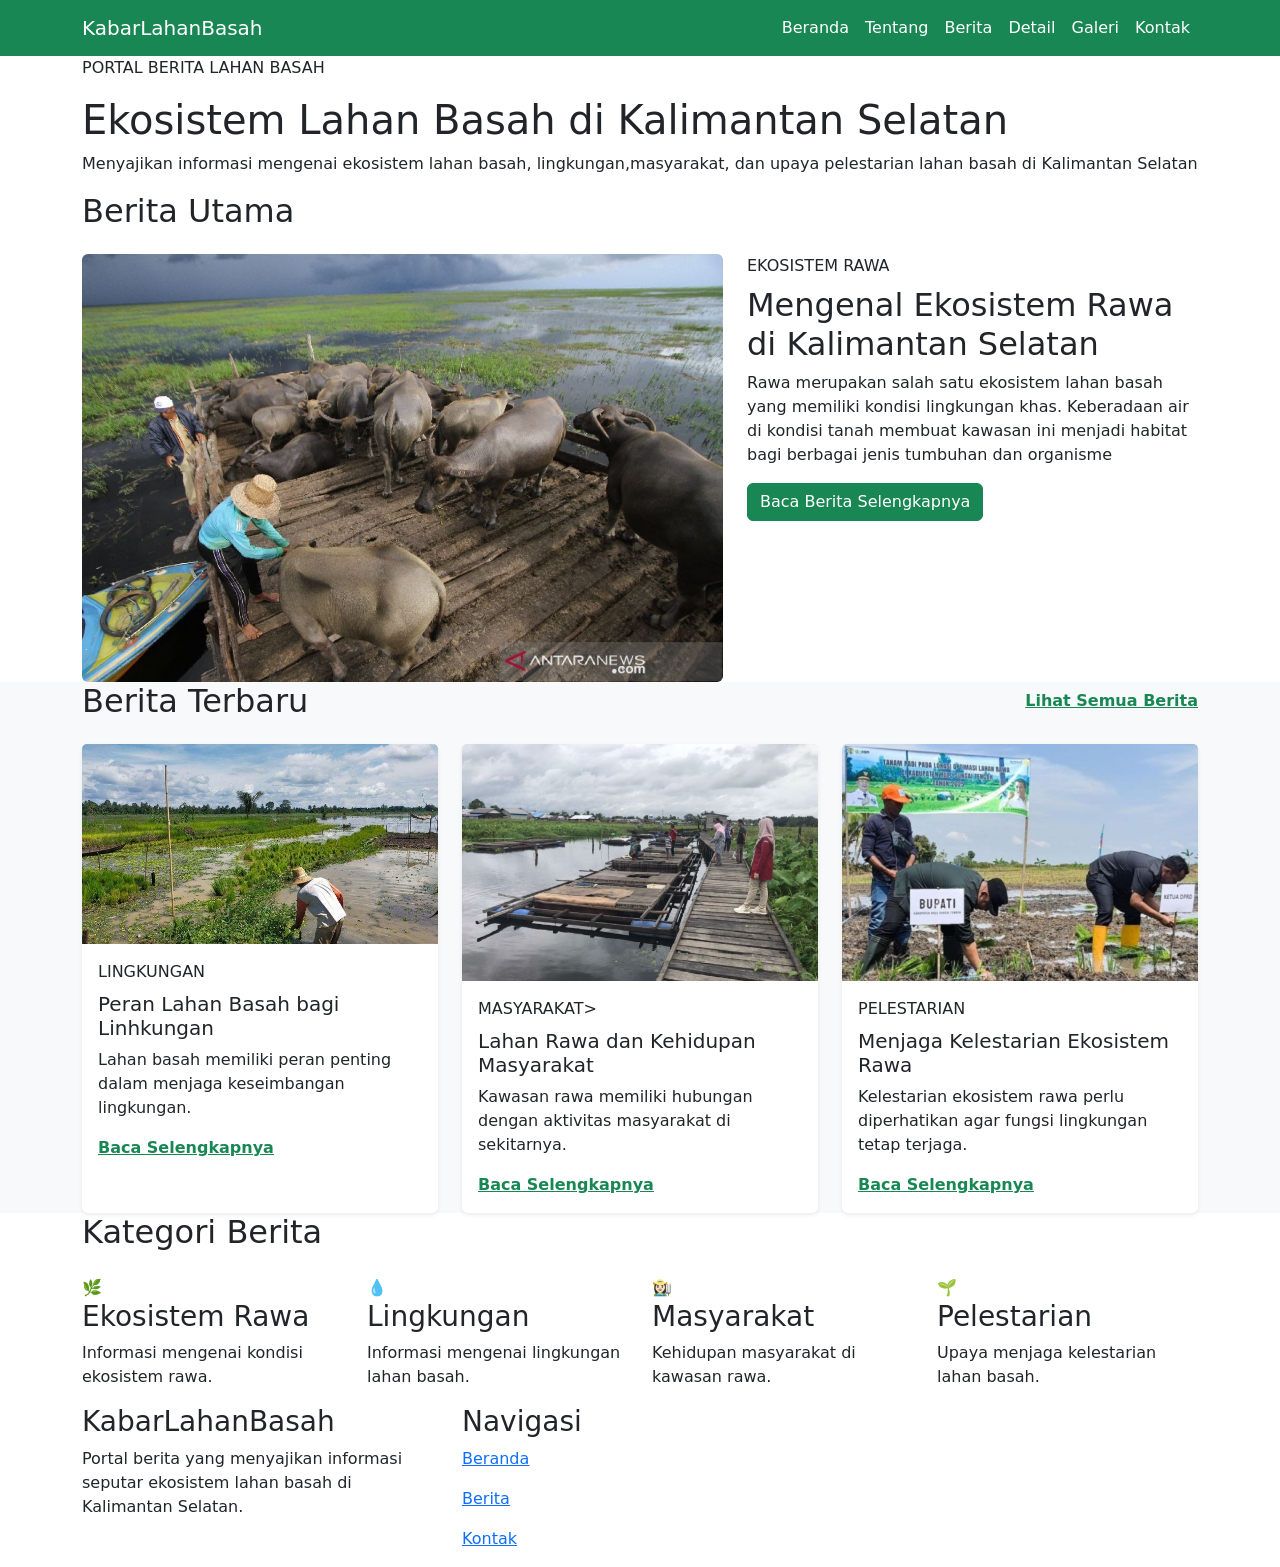
==== index.html @ b267a3fe "index" ====
<!DOCTYPE html>
<html lang="id">

<head>
    <meta charset="UTF-8"> 
    <meta name="viewport" content="width=device-width, initial-scaled=1.0">
    <title>Ekosistem Lahan Basah di Kalimantan Selatan</title>
    <link href="https://cdn.jsdelivr.net/npm/bootstrap@5.3.3/dist/css/bootstrap.min.css" rel="stylesheet">
    <link rel="stylesheet" href="style.css">
</head>

<body>

<header>
    <nav class="navbar navbar-expand-lg navbar-dark bg-success">
        <div class="container">

            <a class="navbar-brand fw bold" href="index.html">
                Kabar<span>LahanBasah</span>
            </a>

            <div class="d-flex flex-wrap justify-content-center">
                <a class="nav-link text-white px-2 active" href="index.html">Beranda</a>
                <a class="nav-link text-white px-2" href="tentang.html">Tentang</a>
                <a class="nav-link text-white px-2" href="beita.html">Berita</a>
                <a class="nav-link text-white px-2" href="detail.html">Detail</a>
                <a class="nav-link text-white px-2" href="galeri.html">Galeri</a>
                <a class="nav-link text-white px-2" href="kontak.html">Kontak</a>
            </div>

        </div>
    </nav>
</header>

<main>

    <section class="portal-head">
        <div class="container">

            <p class="portal-label">PORTAL BERITA LAHAN BASAH</p>

            <h1>
                Ekosistem Lahan Basah di Kalimantan Selatan
            </h1>

            <p>
                Menyajikan informasi mengenai ekosistem lahan basah,
                lingkungan,masyarakat, dan upaya pelestarian 
                lahan basah di Kalimantan Selatan
            </p>

        </div>
    </section>

    <section>
        <div class="container">

            <div class="mb-4">
                <h2 class="judul-section">Berita Utama</h2>
            </div>

            <div class="row g-4 berita-utama">

                <div class="col-lg-7">
                    <img
                        src="ekosistem.jpeg"
                        class="img-fluid rounded"
                        alt="Ekosistem lahan basah di Kalimantan Selatan">
                </div>
                
                <div class="col-lg-5 d-flex align-item-center">
                    <div>

                        <span class="category">
                            EKOSISTEM RAWA
                        </span>

                        <h2 class="mt-2">
                            Mengenal Ekosistem Rawa di Kalimantan Selatan
                        </h2>

                        <p>
                            Rawa merupakan salah satu ekosistem lahan  
                            basah yang memiliki kondisi lingkungan khas.
                            Keberadaan air di kondisi tanah membuat
                            kawasan ini menjadi habitat bagi berbagai
                            jenis tumbuhan dan organisme
                        </p>

                        <a href="detail.html" class="btn btn-success">
                            Baca Berita Selengkapnya
                        </a>
                        
                    </div>
                </div>
            
            </div>
        
        </div>
    </section>


    <section class="bg-light">

        <div class="container">

            <div class="d-flex justify-content-between align-items-center mb-4">
                <h2 class="judul-section mb-0">Berita Terbaru</h2>

                <a href="berita.html" class="text-success fw-bold">
                    Lihat Semua Berita
                </a>
            </div>

            <div class="row g-4">

                <div class="col-md-6 col-lg-4">

                    <article class="card h-100 shadow-sm border-0">

                        <img 
                            src="lingkungan.jpeg"
                            class="card-img-top"
                            alt="Lahan Basah">

                        <div class="card-body">

                            <span class="category">LINGKUNGAN</span>

                             <h3 class="h5 mt-2">
                                 Peran Lahan Basah bagi Linhkungan 
                             </h3>

                            <p>
                                Lahan basah memiliki peran penting 
                                dalam menjaga keseimbangan lingkungan.
                            </p>

                            <a href="berita.html" class="text-success fw-bold">
                                Baca Selengkapnya
                            </a>

                         </div>
                    
                    </article>

                </div>

                <div class="col-md 6 col-lg-4">

                    <article class="card h-100 shadow-sm border-0">

                        <img
                            src="masyarakat.jpeg"
                            class="card-img-top"
                            alt="Masyarakat di kawasan rawa">

                        <div class="card-body">

                            <span class="category">MASYARAKAT</span>>

                            <h3 class="h5 mt-2">
                                Lahan Rawa dan Kehidupan Masyarakat
                            </h3>

                            <p>
                                Kawasan rawa memiliki hubungan dengan 
                                aktivitas masyarakat di sekitarnya.
                            </p>

                            <a href="berita.html" class="text-success fw-bold">
                                Baca Selengkapnya
                            </a>
        
                        </div>
                    
                    </article>
                
                </div>

                <div class="col-md-6 col-lg-4">
                    <article class="card h-100 shadow-sm border-0">

                        <img
                            src="pelestarian.jpeg"
                            class="card-img-top"
                            alt="Pelestarian lahan rawa">

                        <div class="card-body">

                            <span class="category">PELESTARIAN</span>

                            <h3 class="h5 mt-2">
                                Menjaga Kelestarian Ekosistem Rawa
                            </h3>

                            <p>
                                Kelestarian ekosistem rawa perlu
                                diperhatikan agar fungsi lingkungan
                                tetap terjaga.
                            </p>

                            <a href="berita.html" class="text-success fw-bold">
                                Baca Selengkapnya
                            </a>
                        
                        </div>
                    
                    </article>
                
                </div>
            
            </div>
        
        </div>
    </section>

    <section>

        <div class="container">

            <h2 class="judul-section mb-4">
                Kategori Berita
            </h2>

            <div class="row g-4">

                <div class="col-6 col-lg-3">
                    <div class="kategori-box">
                        <div class="ikon">🌿</div>
                        <h3>Ekosistem Rawa</h3>
                        <p>
                            Informasi mengenai kondisi ekosistem rawa.
                        </p>
                    </div>
                </div>

                <div class="col-6 col-lg-3">
                    <div class="kategori-box">
                        <div class="ikon">💧</div>
                        <h3>Lingkungan</h3>
                        <p>
                        Informasi mengenai lingkungan lahan basah.
                        </p>
                    </div>
                </div>

                <div class="col-6 col-lg-3">
                    <div class="kategori-box">
                        <div class="ikon">👩🏻‍🌾</div>
                        <h3>Masyarakat</h3>
                        <p>
                            Kehidupan masyarakat di kawasan rawa.
                        </p>
                    </div>
                </div>

                <div class="col-6 col-lg-3">
                    <div class="kategori-box">
                        <div class="ikon">🌱</div>
                        <h3>Pelestarian</h3>
                        <p>
                            Upaya menjaga kelestarian lahan basah.
                        </p>
                    </div>
                </div>
            
            </div>
        </div>
        
        </div>
    </section>

</main>

<footer class="footer">

    <div class="container">

        <div class="row g-4">
            <div class="col-md-4">
                <h3>KabarLahanBasah</h3>

                <p>
                    Portal berita yang menyajikan informasi
                    seputar ekosistem lahan basah
                    di Kalimantan Selatan.
                </p>
            </div>

            <div class="col-md-4">
                <h3>Navigasi</h3>

                <p><a href="index.html">Beranda</a></p>
                <p><a href="berita.html">Berita</a></p>
                <p><a href="kontak.html">Kontak</a></p>
            </div>
        
        </div>
    
    </div>

</footer>

</body>
</html>
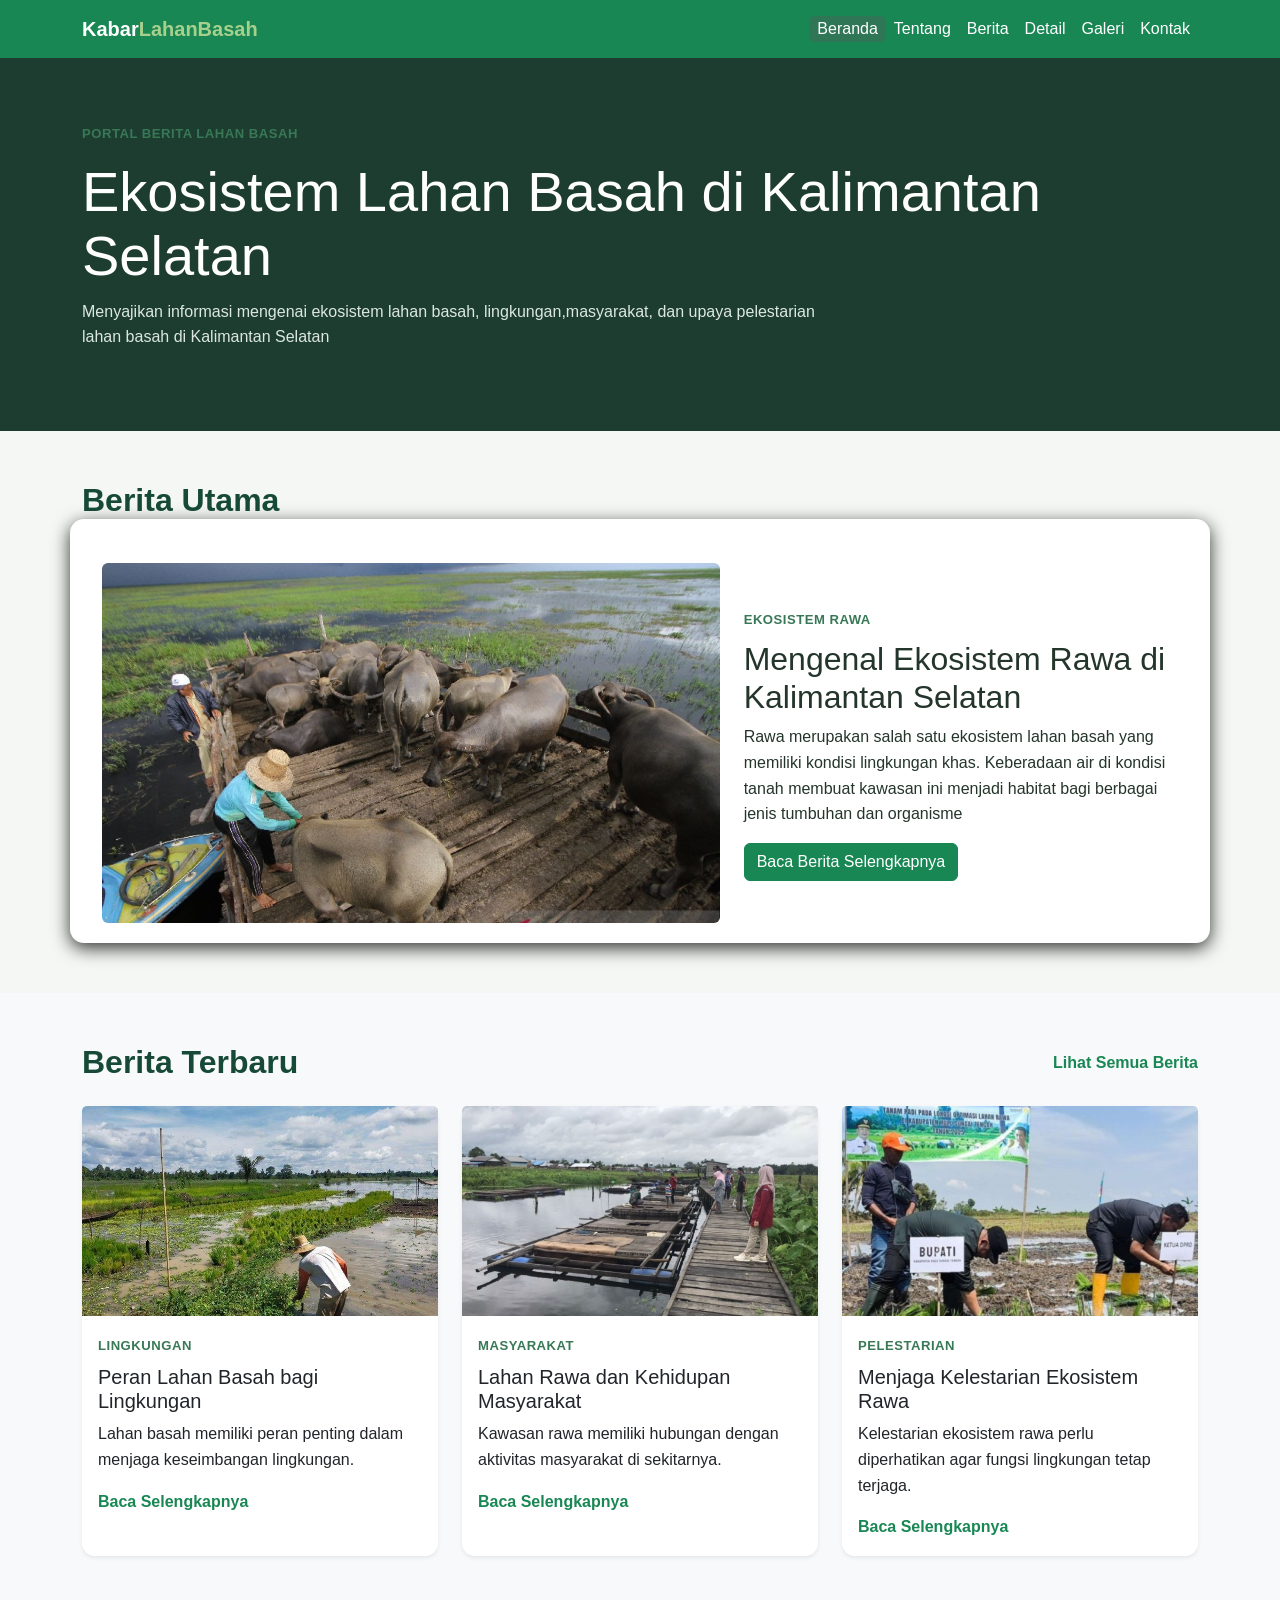
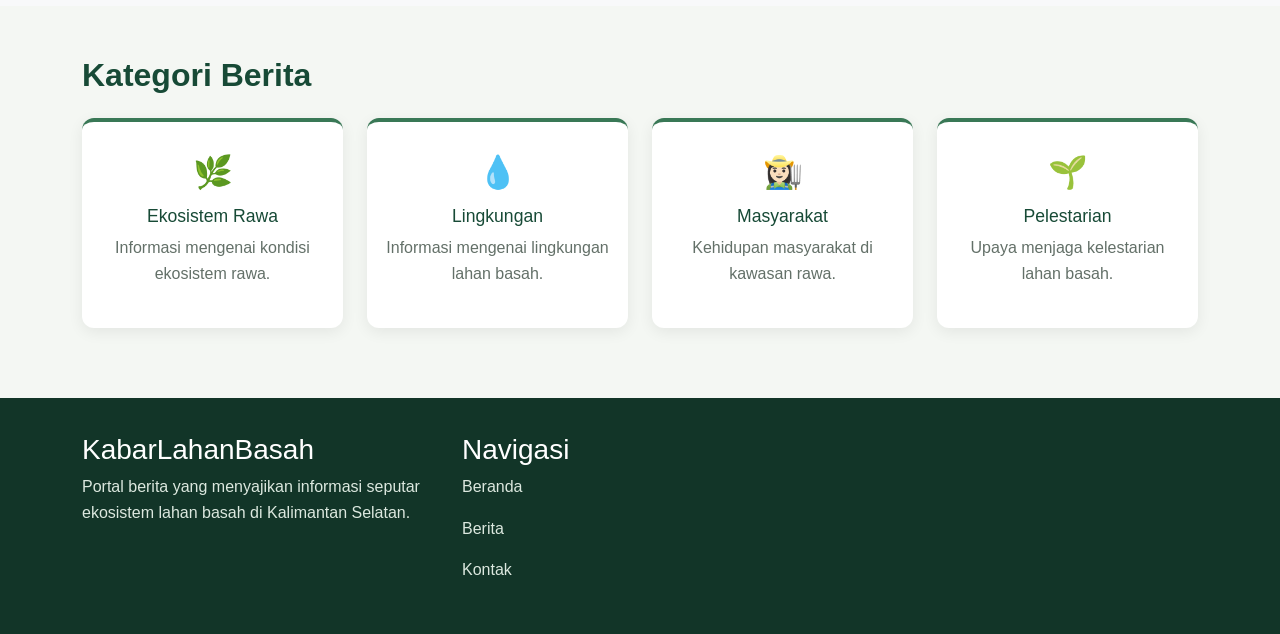
==== commit d7140fdb: "index baru" ====
--- a/index.html
+++ b/index.html
@@ -3,7 +3,7 @@
 
 <head>
     <meta charset="UTF-8"> 
-    <meta name="viewport" content="width=device-width, initial-scaled=1.0">
+    <meta name="viewport" content="width=device-width, initial-scale=1.0">
     <title>Ekosistem Lahan Basah di Kalimantan Selatan</title>
     <link href="https://cdn.jsdelivr.net/npm/bootstrap@5.3.3/dist/css/bootstrap.min.css" rel="stylesheet">
     <link rel="stylesheet" href="style.css">
@@ -15,14 +15,14 @@
     <nav class="navbar navbar-expand-lg navbar-dark bg-success">
         <div class="container">
 
-            <a class="navbar-brand fw bold" href="index.html">
+            <a class="navbar-brand fw-bold" href="index.html">
                 Kabar<span>LahanBasah</span>
             </a>
 
             <div class="d-flex flex-wrap justify-content-center">
                 <a class="nav-link text-white px-2 active" href="index.html">Beranda</a>
                 <a class="nav-link text-white px-2" href="tentang.html">Tentang</a>
-                <a class="nav-link text-white px-2" href="beita.html">Berita</a>
+                <a class="nav-link text-white px-2" href="berita.html">Berita</a>
                 <a class="nav-link text-white px-2" href="detail.html">Detail</a>
                 <a class="nav-link text-white px-2" href="galeri.html">Galeri</a>
                 <a class="nav-link text-white px-2" href="kontak.html">Kontak</a>
@@ -68,7 +68,7 @@
                         alt="Ekosistem lahan basah di Kalimantan Selatan">
                 </div>
                 
-                <div class="col-lg-5 d-flex align-item-center">
+                <div class="col-lg-5 d-flex align-items-center">
                     <div>
 
                         <span class="category">
@@ -128,7 +128,7 @@
                             <span class="category">LINGKUNGAN</span>
 
                              <h3 class="h5 mt-2">
-                                 Peran Lahan Basah bagi Linhkungan 
+                                 Peran Lahan Basah bagi Lingkungan 
                              </h3>
 
                             <p>
@@ -157,7 +157,7 @@
 
                         <div class="card-body">
 
-                            <span class="category">MASYARAKAT</span>>
+                            <span class="category">MASYARAKAT</span>
 
                             <h3 class="h5 mt-2">
                                 Lahan Rawa dan Kehidupan Masyarakat
--- a/style.css
+++ b/style.css
@@ -0,0 +1,269 @@
+{
+    box-sizing: border-box;
+}
+
+body {
+    font-family: Arial, Helvetica, sans-serif;
+    line-height: 1.6;
+    background: #f4f7f3;
+    color:#24352b;
+}
+
+img {
+    object-fit: cover;
+}
+
+a {
+    text-decoration: none;
+}
+
+.bg-hijau {
+    background: #174a36 !important;
+}
+
+.text-hijau {
+    color: #174a36 !important;
+}
+
+.btn-hijau {
+    background: #174a36;
+    color: white; 
+    border: none;
+}
+
+.btn-hijau:hover {
+    background: #286346;
+    color: white 
+}
+
+.navbar-brand span {
+    color: #a8d08d 
+}
+
+.nav-link:hover,
+.nav-link.active {
+    background: #2f7657;
+    border-radius: 6px;
+}
+
+.portal-head {
+    background:
+    linear-gradient(
+        rgba(10, 45, 31, 0.92),
+        rgba(10, 45, 31, 0.92)
+    );
+
+    color: white;
+    padding: 65px 0;
+}
+
+.portal-head h1 {
+    font-size: clamp(2rem, 5vw, 3.5rem);
+    line-height: 1.15;
+    margin:10px 0;
+}
+
+.portal-head p:last-child {
+    max-width: 750px;
+    color: #dce8df;
+}
+
+.portal-label,
+.category {
+    color: #397856;
+    font-size: 0.82rem;
+    font-weight: bold;
+    letter-spacing: 0.5px;
+}
+
+.category {
+    text-transform: uppercase;
+}
+
+section {
+    padding: 50px 0;
+}
+
+.judul-section {
+    color: #174a36;
+    font-weight: bold;
+}
+
+.berita-utama {
+    background: white;
+    padding: 20px;
+    border-radius: 14px;
+    box-shadow: 0 5px 18px rgba(0, 0, 0, 0.8);
+}
+
+.berita-utama img {
+    width: 100%;
+    height: 360px;
+}
+
+.bg-latar {
+    background: #eaf1eb;
+}
+
+.card-img-top {
+    height: 210px;
+}
+
+.card {
+    border-radius: 13px;
+}
+
+.card:hover {
+    transform: translateY(-3px);
+    transition: 0.2s;
+}
+
+.kategori-box {
+    background: white;
+    padding: 25px 15px;
+    border-radius: 12px;
+    text-align: center;
+    height: 100%;
+    border-top: 4px solid #397856;
+    box-shadow: 0 4px 15px rgba(0, 0, 0, 0.07);
+}
+
+.kategori-box h3 {
+    color: #174a36;
+    font-size: 1.1rem;
+    margin: 8px 0;
+}
+
+.kategori-box p {
+    color: #637068;
+}
+
+.ikon {
+    font-size: 2rem;
+}
+
+.article {
+    max-width: 900px;
+    margin: auto;
+    background: white;
+    padding: 35px;
+    border-radius: 14px;
+    box-shadow: 0 5px 18px rgba(0, 0, 0, 0.08);
+}
+
+.article h1 {
+    color: #174a36;
+    font-size: clamp(2rem, 4vw, 2.8rem);
+    line-height: 1.2;
+    margin: 8px 0;
+}
+
+.article h2 {
+    color: #286346;
+    margin: 28px 0 10px;
+}
+
+.article p {
+    margin-bottom: 15px;
+}
+
+.article ul {
+    padding-left: 22px;
+}
+
+.article img {
+    width: 100%;
+    max-height: 450px;
+    margin: 20px 0 7px;
+}
+
+figure img {
+    width: 100%;
+    height: 280px;
+    object-fit: cover;
+}
+
+.contact-box {
+    margin-top: 25px;
+    padding: 18px;
+    background: #edf4ef;
+    border-left: 4px solid #397856;
+    border-radius: 8px;
+}
+
+.footer {
+    background: #123528;
+    color: #dce8df;
+    padding: 35px 0;
+    margin-top: 20px;
+}
+
+.footer h3 {
+    color: white;
+}
+
+.footer a {
+    color: #dce8df;
+}
+
+.footer a:hover {
+    color: #a8d08d;
+}
+
+@media (max-width: 900px) {
+
+    .berita-utama img {
+        height: 300px;
+    }
+
+    .portal-head {
+        padding: 50px 0;
+    }
+
+}
+
+
+@media (max-width: 800px) {
+
+    section {
+        padding: 40px 0;
+    }
+
+    .article {
+        padding: 25px;
+    }
+
+    figure img {
+        height: 250px;
+    }
+
+}
+
+
+@media (max-width: 600px) {
+
+    .portal-head h1 {
+        font-size: 2rem;
+    }
+
+    .portal-head {
+        padding: 40px 0:
+    }
+
+    .berita-utama {
+        padding: 15px;
+    }
+
+    .berita-utama img {
+        height: 230px;
+    }
+
+    .article {
+        padding: 20px;
+    }
+
+    figure img {
+        height: 220px;
+    }
+
+}
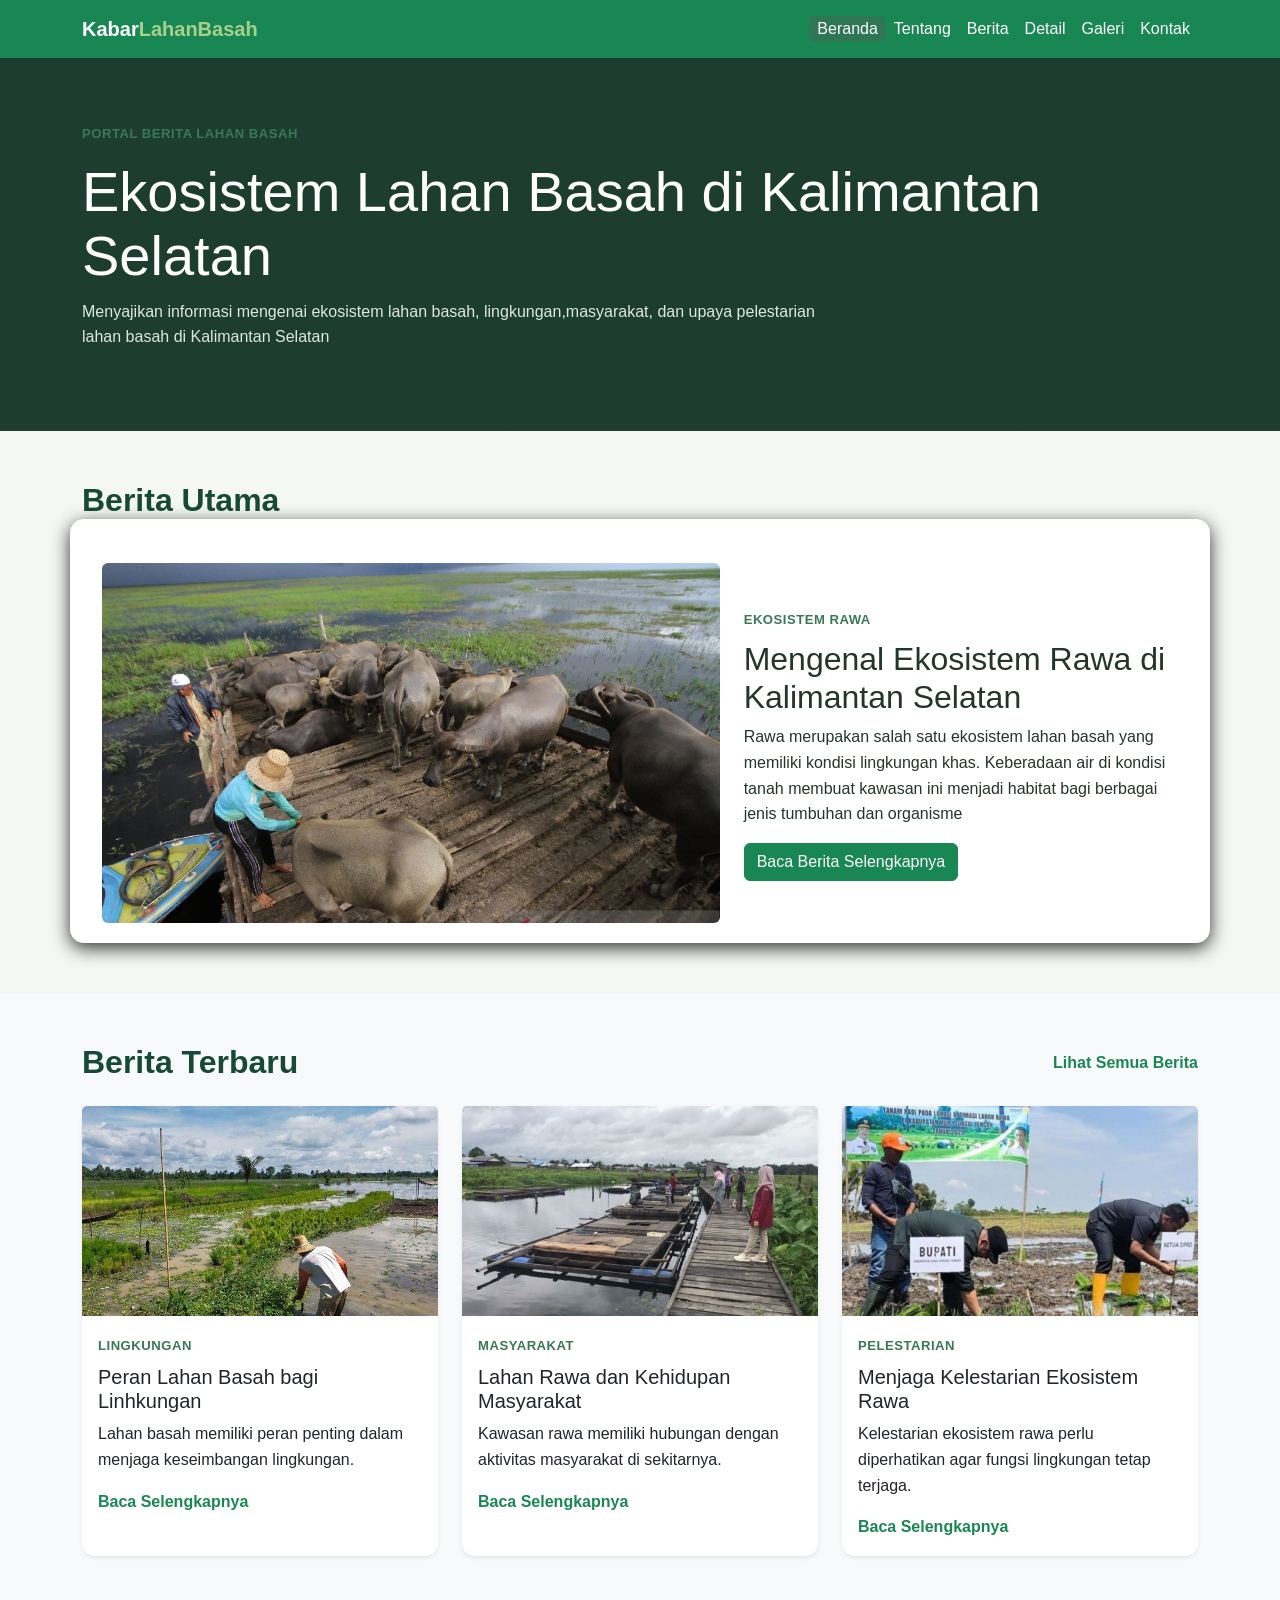
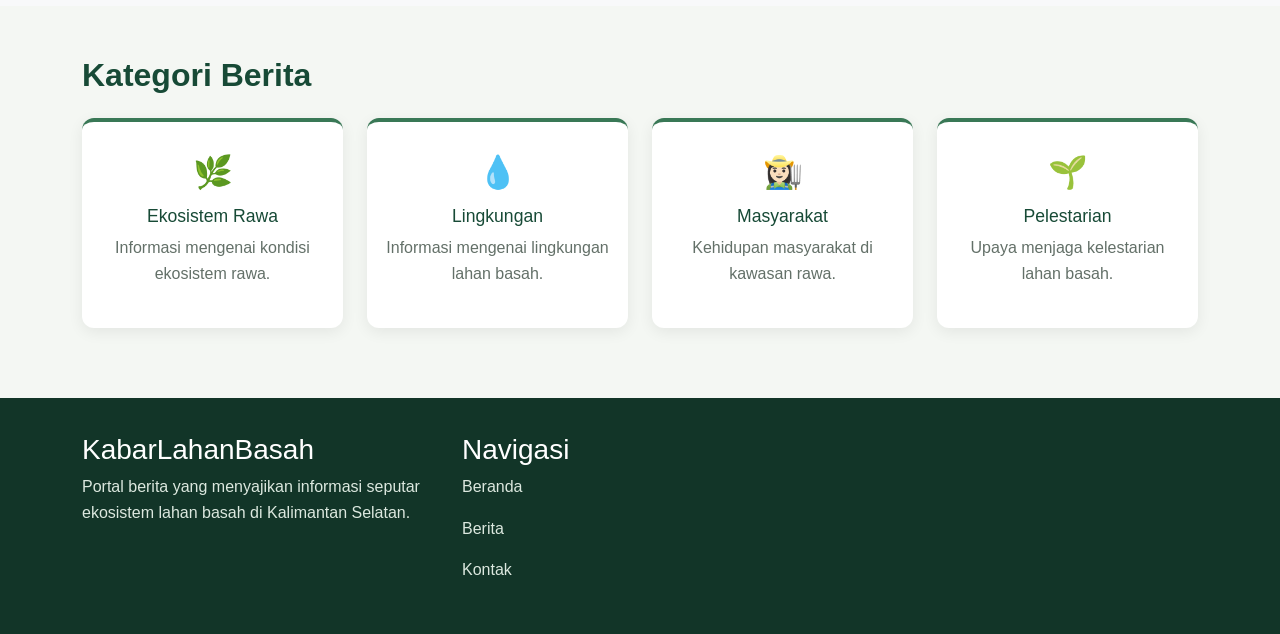
==== commit 43acc2d5: "indexx" ====
--- a/index.html
+++ b/index.html
@@ -128,7 +128,7 @@
                             <span class="category">LINGKUNGAN</span>
 
                              <h3 class="h5 mt-2">
-                                 Peran Lahan Basah bagi Lingkungan 
+                                 Peran Lahan Basah bagi Linhkungan 
                              </h3>
 
                             <p>
@@ -146,7 +146,7 @@
 
                 </div>
 
-                <div class="col-md 6 col-lg-4">
+                <div class="col-md-6 col-lg-4">
 
                     <article class="card h-100 shadow-sm border-0">
 
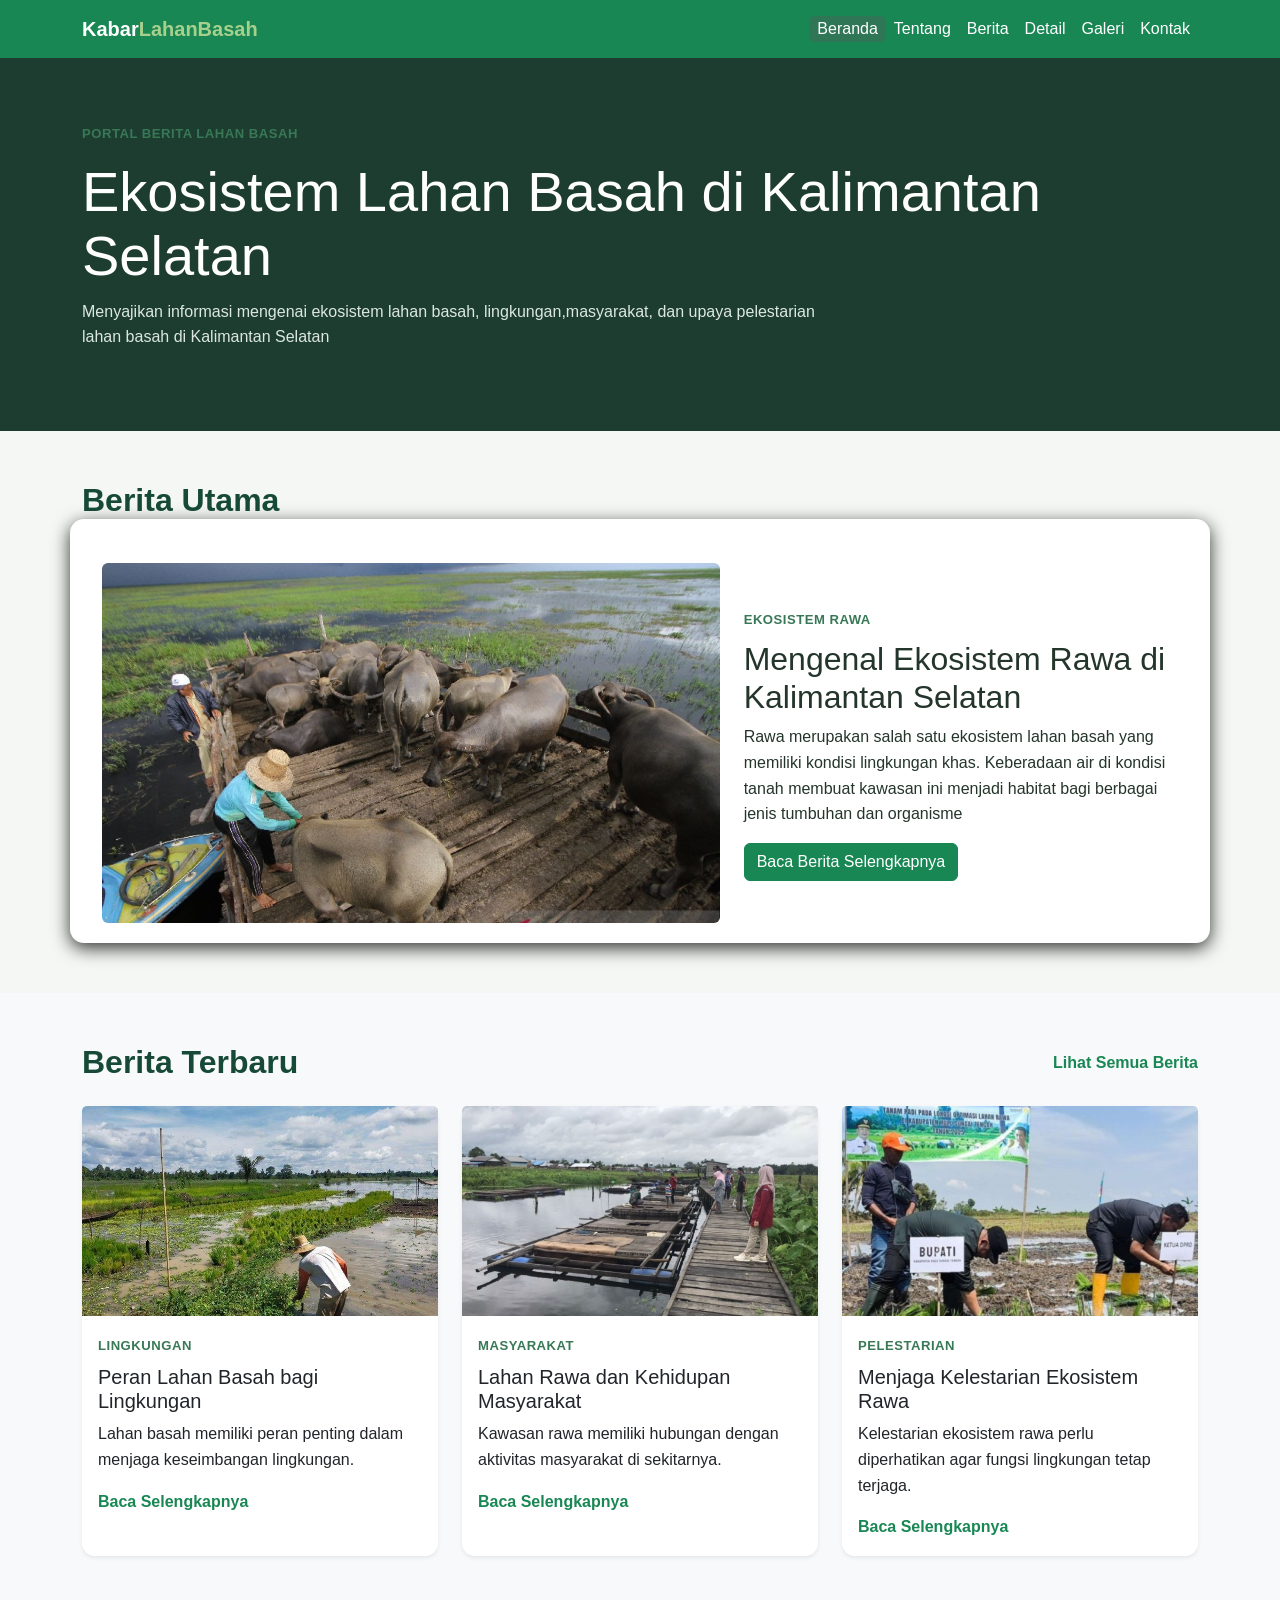
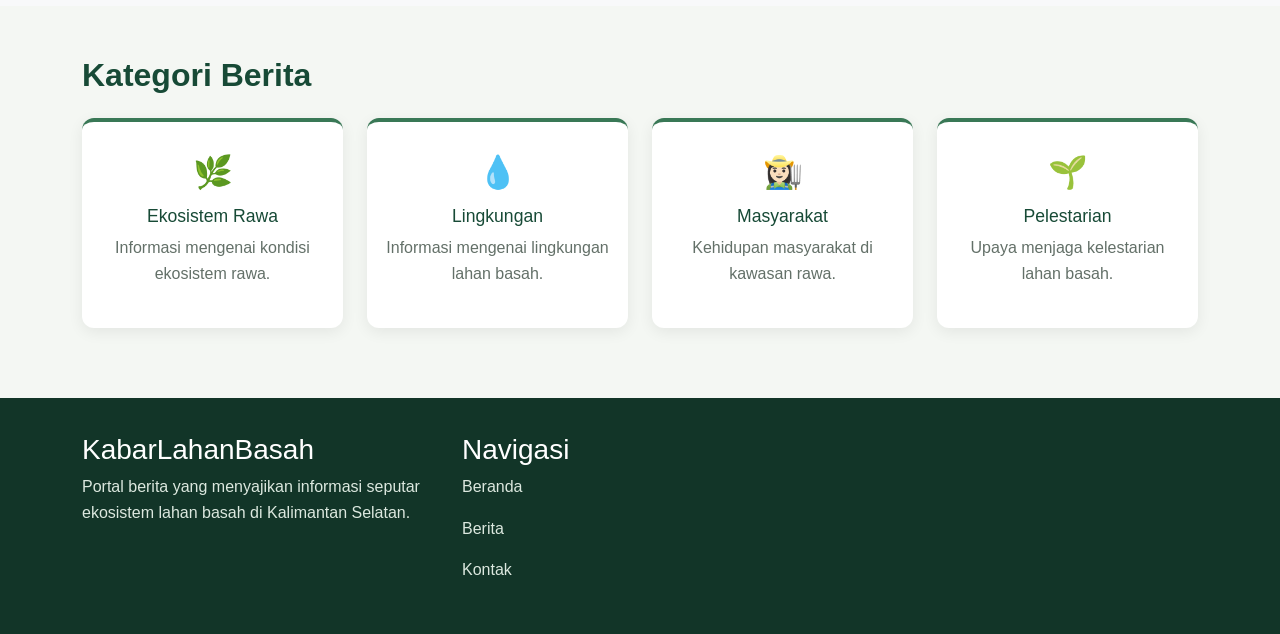
==== commit a6004098: "Merge branch 'main' of https://github.com/shaubahkuliah-code/project-pemweb" ====
--- a/index.html
+++ b/index.html
@@ -128,7 +128,7 @@
                             <span class="category">LINGKUNGAN</span>
 
                              <h3 class="h5 mt-2">
-                                 Peran Lahan Basah bagi Linhkungan 
+                                 Peran Lahan Basah bagi Lingkungan 
                              </h3>
 
                             <p>
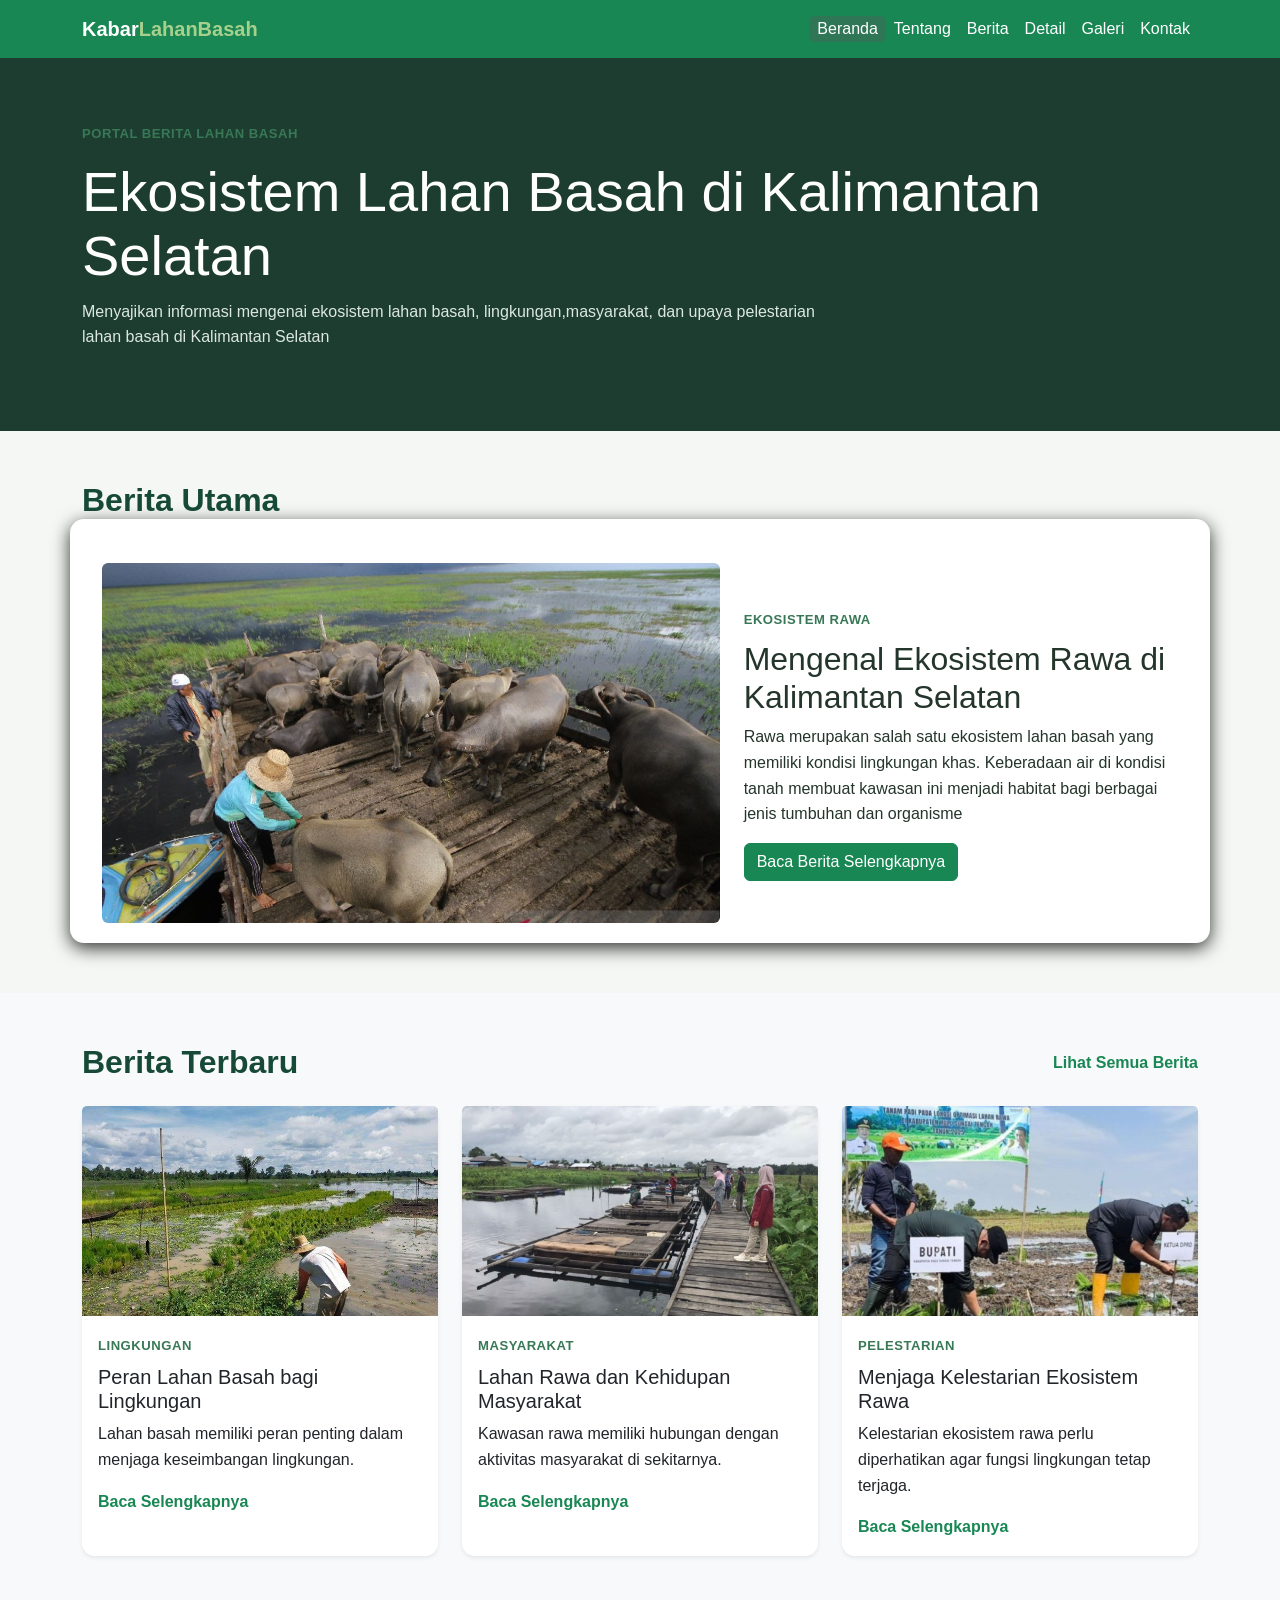
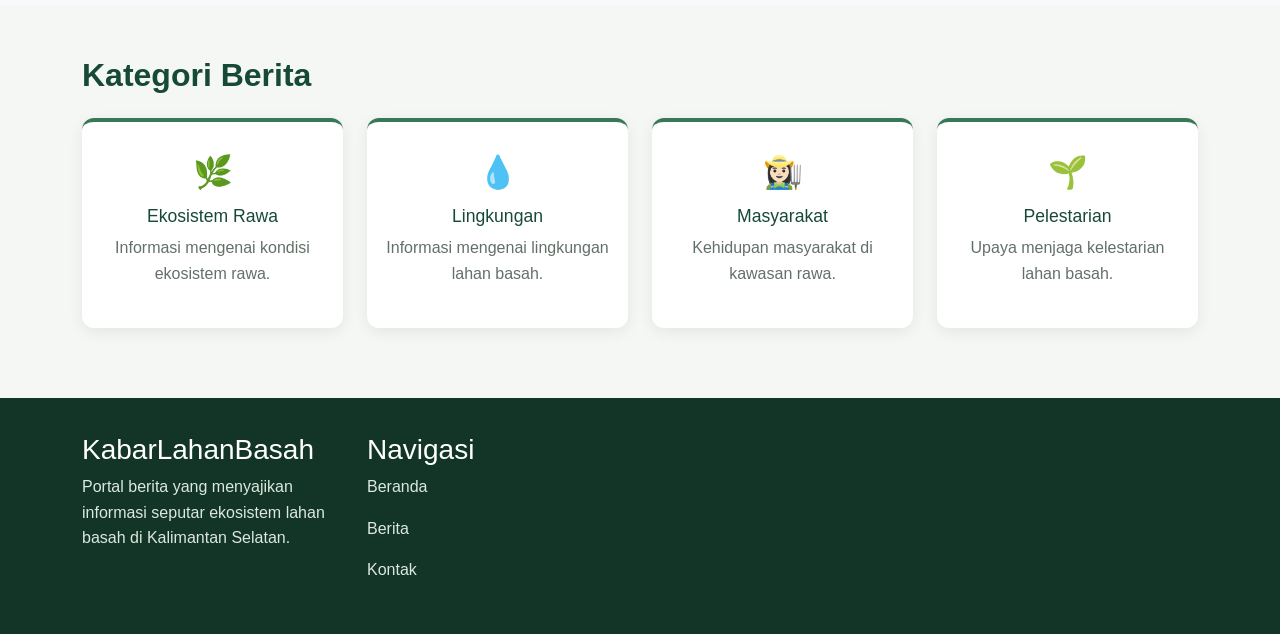
==== commit d6b1bce8: "index bru" ====
--- a/index.html
+++ b/index.html
@@ -266,7 +266,6 @@
                 </div>
             
             </div>
-        </div>
         
         </div>
     </section>
@@ -278,7 +277,7 @@
     <div class="container">
 
         <div class="row g-4">
-            <div class="col-md-4">
+            <div class="col-md-3">
                 <h3>KabarLahanBasah</h3>
 
                 <p>
@@ -288,7 +287,7 @@
                 </p>
             </div>
 
-            <div class="col-md-4">
+            <div class="col-md-3">
                 <h3>Navigasi</h3>
 
                 <p><a href="index.html">Beranda</a></p>
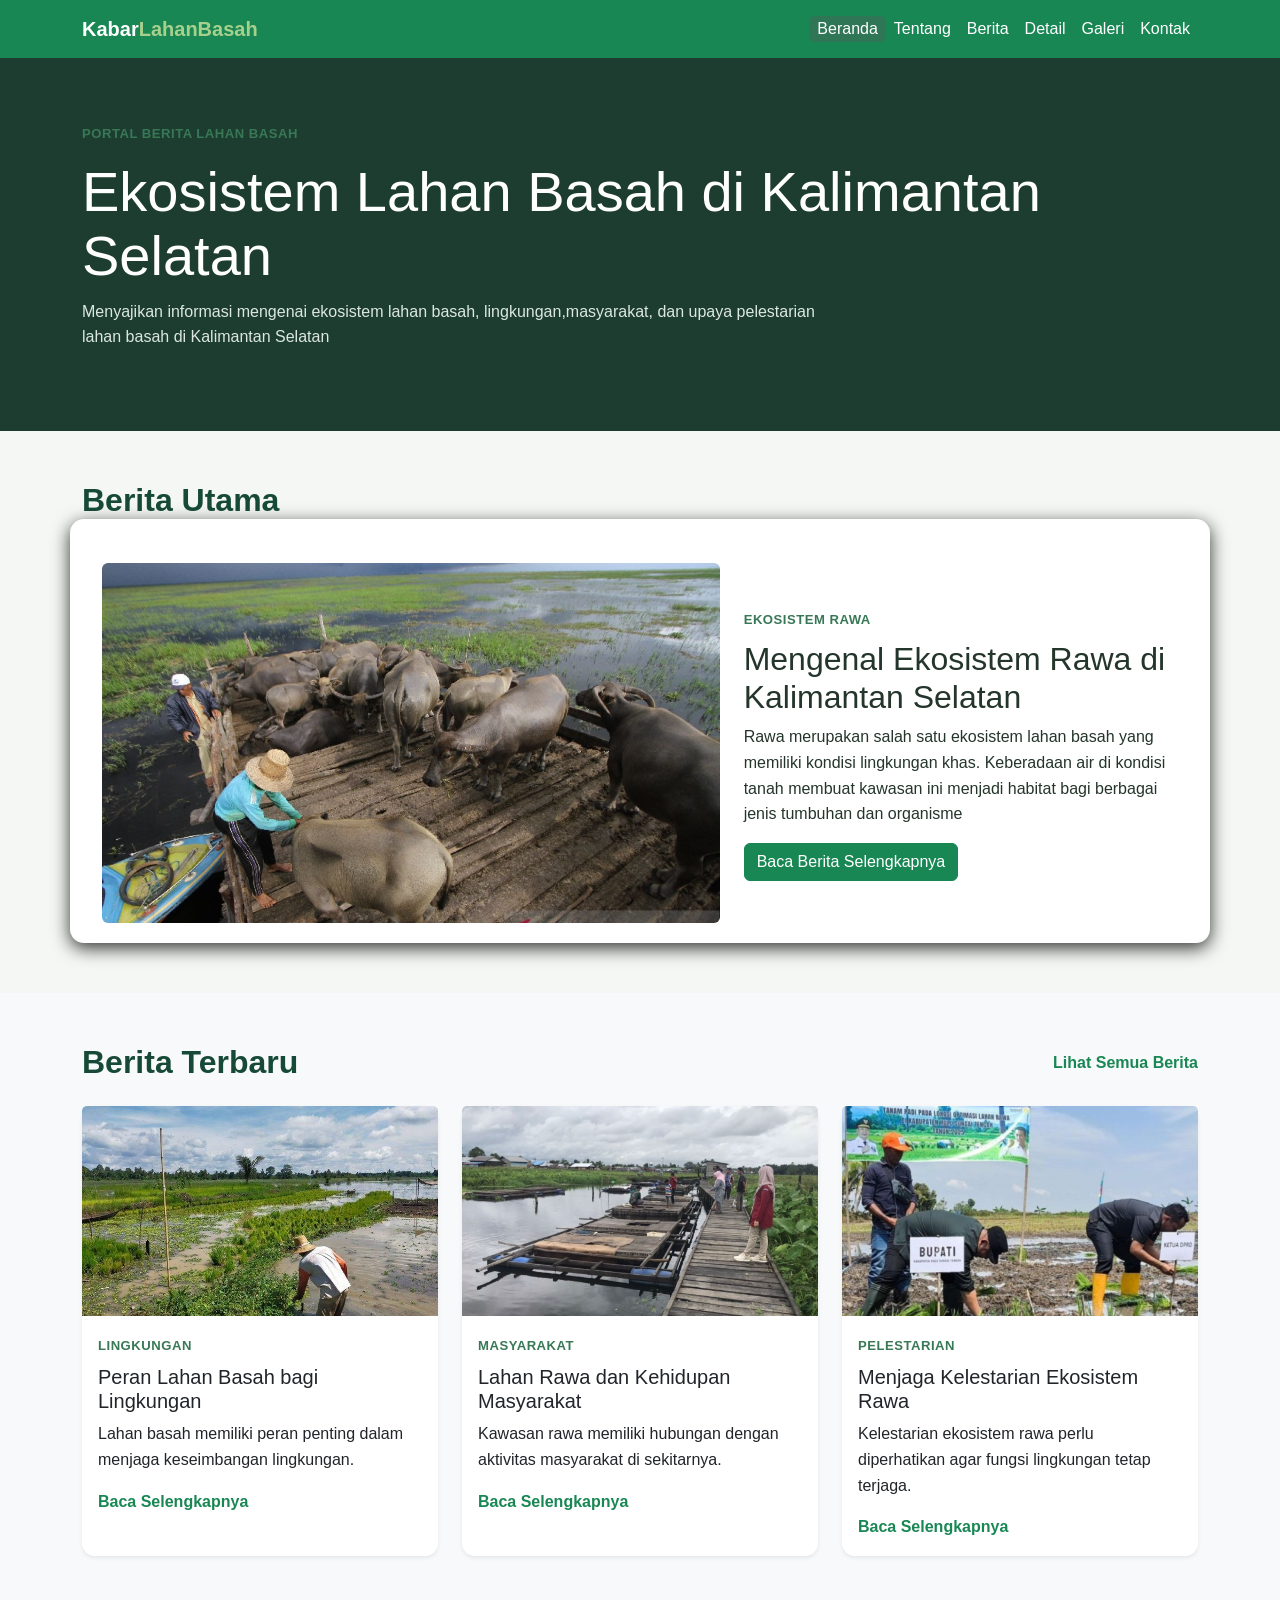
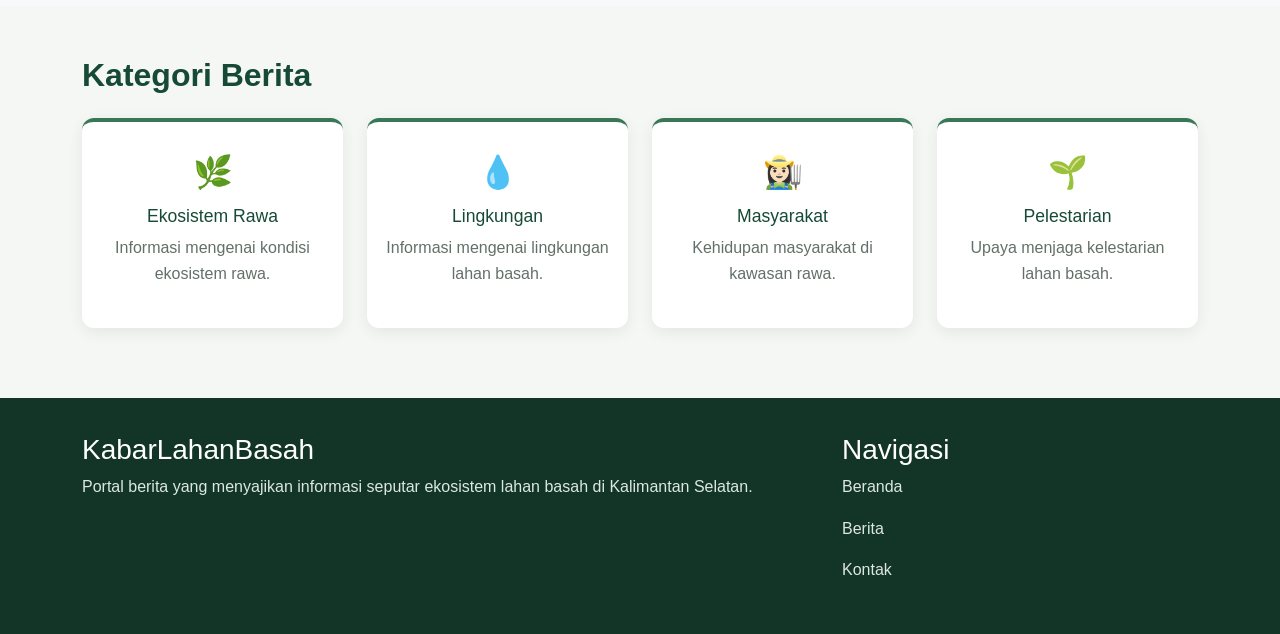
==== commit f88860fb: "index fix" ====
--- a/index.html
+++ b/index.html
@@ -146,7 +146,7 @@
 
                 </div>
 
-                <div class="col-md-6 col-lg-4">
+                <div class="col-md 6 col-lg-4">
 
                     <article class="card h-100 shadow-sm border-0">
 
@@ -266,6 +266,7 @@
                 </div>
             
             </div>
+        </div>
         
         </div>
     </section>
@@ -277,7 +278,7 @@
     <div class="container">
 
         <div class="row g-4">
-            <div class="col-md-3">
+            <div class="col-md-8">
                 <h3>KabarLahanBasah</h3>
 
                 <p>
@@ -287,7 +288,7 @@
                 </p>
             </div>
 
-            <div class="col-md-3">
+            <div class="col-md-4">
                 <h3>Navigasi</h3>
 
                 <p><a href="index.html">Beranda</a></p>
--- a/style.css
+++ b/style.css
@@ -1,4 +1,4 @@
-{
+* {
     box-sizing: border-box;
 }
 
@@ -247,7 +247,7 @@
     }
 
     .portal-head {
-        padding: 40px 0:
+        padding: 40px 0;
     }
 
     .berita-utama {
